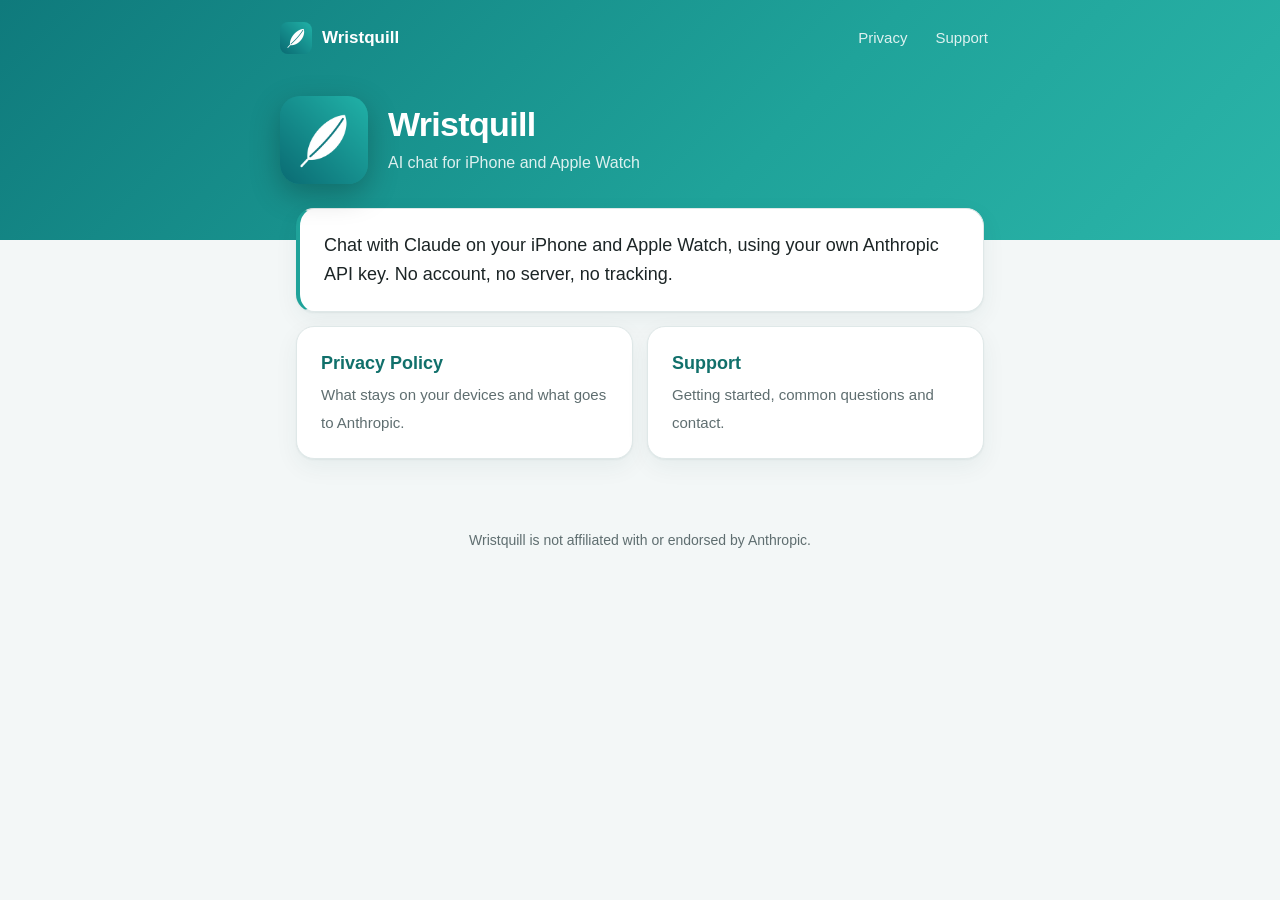
==== index.html @ 5ec28ea8 "Add privacy policy and support pages" ====
<!doctype html>
<html lang="en">
<head>
<meta charset="utf-8">
<meta name="viewport" content="width=device-width, initial-scale=1">
<meta name="color-scheme" content="light dark">
<title>Wristquill</title>
<link rel="icon" type="image/png" href="icon.png">
<link rel="apple-touch-icon" href="apple-touch-icon.png">
<link rel="stylesheet" href="style.css">
</head>
<body>
<header class="hero">
  <div class="bar">
    <a class="brand" href="index.html"><img src="icon.png" alt=""><span>Wristquill</span></a>
    <nav><a href="privacy.html">Privacy</a><a href="support.html">Support</a></nav>
  </div>
  <div class="hero-body">
    <img src="icon.png" alt="Wristquill app icon">
    <div><h1>Wristquill</h1><p>AI chat for iPhone and Apple Watch</p></div>
  </div>
</header>
<main>
<section class="card lead"><p>Chat with Claude on your iPhone and Apple Watch, using your own Anthropic API key. No account, no server, no tracking.</p></section>
<div class="links">
  <a class="card" href="privacy.html"><strong>Privacy Policy</strong><span class="muted">What stays on your devices and what goes to Anthropic.</span></a>
  <a class="card" href="support.html"><strong>Support</strong><span class="muted">Getting started, common questions and contact.</span></a>
</div>
</main>
<footer>Wristquill is not affiliated with or endorsed by Anthropic.</footer>
</body>
</html>
---- style.css ----
:root {
  --accent: #1fa39a;
  --accent-deep: #0f7a7c;
  --accent-ink: #11706b;
  --bg: #f3f7f7;
  --card: #ffffff;
  --fg: #1c2526;
  --muted: #5f6e70;
  --rule: #dfe8e8;
  --shadow: 0 1px 2px rgba(16, 60, 62, 0.06), 0 8px 24px rgba(16, 60, 62, 0.06);
}
@media (prefers-color-scheme: dark) {
  :root {
    --accent: #3cc7bc;
    --accent-deep: #0b4f51;
    --accent-ink: #5fd6cc;
    --bg: #0c1213;
    --card: #162021;
    --fg: #e9f1f1;
    --muted: #93a6a7;
    --rule: #243334;
    --shadow: none;
  }
}
* { box-sizing: border-box; }
html { -webkit-text-size-adjust: 100%; }
body {
  margin: 0;
  background: var(--bg);
  color: var(--fg);
  font: 17px/1.6 -apple-system, BlinkMacSystemFont, "SF Pro Text", "Helvetica Neue", Arial, sans-serif;
}
a { color: var(--accent-ink); text-underline-offset: 2px; }

.hero {
  background: linear-gradient(135deg, #0f7a7c 0%, #1fa39a 60%, #2bb5a9 100%);
  color: #ffffff;
  padding: 20px 16px 56px;
}
@media (prefers-color-scheme: dark) {
  .hero { background: linear-gradient(135deg, #083a3c 0%, #0f6f6c 60%, #178a83 100%); }
}
.bar, .hero-body, main { max-width: 720px; margin: 0 auto; }
.bar { display: flex; align-items: center; justify-content: space-between; gap: 12px; }
.brand { display: flex; align-items: center; gap: 10px; color: #fff; text-decoration: none; font-weight: 600; font-size: 17px; }
.brand img { width: 32px; height: 32px; border-radius: 8px; }
.bar nav { display: flex; gap: 4px; }
.bar nav a { color: rgba(255, 255, 255, 0.85); text-decoration: none; font-size: 15px; padding: 6px 12px; border-radius: 999px; }
.bar nav a:hover { background: rgba(255, 255, 255, 0.14); color: #fff; }
.bar nav a[aria-current="page"] { background: rgba(255, 255, 255, 0.2); color: #fff; }
.hero-body { padding-top: 40px; display: flex; align-items: center; gap: 20px; }
.hero-body img { width: 88px; height: 88px; border-radius: 20px; box-shadow: 0 10px 30px rgba(0, 0, 0, 0.25); flex: none; }
.hero h1 { margin: 0; font-size: 34px; line-height: 1.15; letter-spacing: -0.02em; }
.hero p { margin: 6px 0 0; color: rgba(255, 255, 255, 0.85); font-size: 16px; }

main { padding: 0 16px 48px; margin-top: -32px; }
.card {
  background: var(--card);
  border: 1px solid var(--rule);
  border-radius: 18px;
  box-shadow: var(--shadow);
  padding: 22px 24px;
  margin-bottom: 14px;
}
.card h2 { margin: 0 0 6px; font-size: 19px; letter-spacing: -0.01em; display: flex; align-items: center; gap: 10px; }
.card h2::before { content: ""; width: 8px; height: 8px; border-radius: 50%; background: var(--accent); flex: none; }
.card p { margin: 0 0 10px; }
.card p:last-child { margin-bottom: 0; }
.lead { border-left: 4px solid var(--accent); }
.lead p { font-size: 18px; }
.muted { color: var(--muted); font-size: 15px; }

.contact { display: flex; flex-wrap: wrap; align-items: center; justify-content: space-between; gap: 12px; }
.button {
  display: inline-block; background: var(--accent); color: #fff; text-decoration: none; font-weight: 600;
  padding: 10px 18px; border-radius: 999px;
}
@media (prefers-color-scheme: dark) { .button { color: #062a2b; } }
.button:hover { filter: brightness(1.06); }

.links { display: grid; grid-template-columns: 1fr 1fr; gap: 14px; }
.links a { display: block; text-decoration: none; color: var(--fg); }
.links a strong { color: var(--accent-ink); display: block; font-size: 18px; margin-bottom: 4px; }

footer { max-width: 720px; margin: 0 auto; padding: 8px 16px 40px; color: var(--muted); font-size: 14px; text-align: center; }

@media (max-width: 520px) {
  .hero-body { gap: 14px; padding-top: 28px; }
  .hero-body img { width: 64px; height: 64px; border-radius: 15px; }
  .hero h1 { font-size: 28px; }
  .card { padding: 18px; }
  .links { grid-template-columns: 1fr; }
  .brand span { display: none; }
}
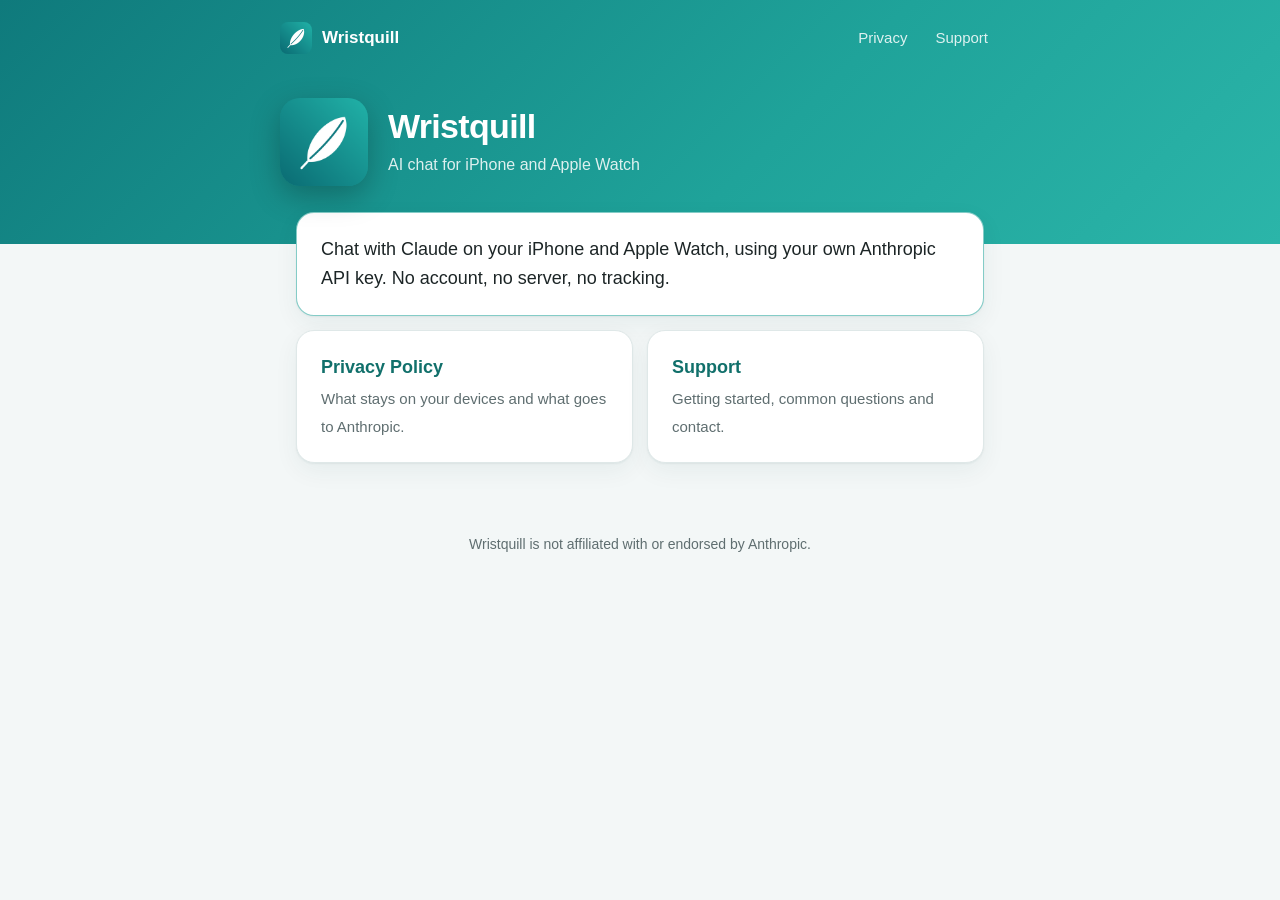
==== commit 37556a7b: "Polish layout: consistent header height, even spacing, outlined lead cards" ====
--- a/index.html
+++ b/index.html
@@ -7,7 +7,7 @@
 <title>Wristquill</title>
 <link rel="icon" type="image/png" href="icon.png">
 <link rel="apple-touch-icon" href="apple-touch-icon.png">
-<link rel="stylesheet" href="style.css">
+<link rel="stylesheet" href="style.css?v=2">
 </head>
 <body>
 <header class="hero">
--- a/style.css
+++ b/style.css
@@ -49,6 +49,8 @@
 .bar nav a:hover { background: rgba(255, 255, 255, 0.14); color: #fff; }
 .bar nav a[aria-current="page"] { background: rgba(255, 255, 255, 0.2); color: #fff; }
 .hero-body { padding-top: 40px; display: flex; align-items: center; gap: 20px; }
+/* Same header height on every page: room for the title plus two subtitle lines. */
+.hero-body > div { min-height: 92px; display: flex; flex-direction: column; justify-content: center; }
 .hero-body img { width: 88px; height: 88px; border-radius: 20px; box-shadow: 0 10px 30px rgba(0, 0, 0, 0.25); flex: none; }
 .hero h1 { margin: 0; font-size: 34px; line-height: 1.15; letter-spacing: -0.02em; }
 .hero p { margin: 6px 0 0; color: rgba(255, 255, 255, 0.85); font-size: 16px; }
@@ -66,19 +68,21 @@
 .card h2::before { content: ""; width: 8px; height: 8px; border-radius: 50%; background: var(--accent); flex: none; }
 .card p { margin: 0 0 10px; }
 .card p:last-child { margin-bottom: 0; }
-.lead { border-left: 4px solid var(--accent); }
+.lead { border-color: color-mix(in srgb, var(--accent) 55%, transparent); border-width: 1.5px; }
 .lead p { font-size: 18px; }
 .muted { color: var(--muted); font-size: 15px; }
 
-.contact { display: flex; flex-wrap: wrap; align-items: center; justify-content: space-between; gap: 12px; }
+.contact .actions { display: flex; flex-wrap: wrap; align-items: center; gap: 8px 16px; margin-top: 14px; }
+.contact .actions .muted a { color: var(--muted); }
 .button {
   display: inline-block; background: var(--accent); color: #fff; text-decoration: none; font-weight: 600;
-  padding: 10px 18px; border-radius: 999px;
+  padding: 0 22px; min-height: 44px; line-height: 44px; border-radius: 999px;
 }
 @media (prefers-color-scheme: dark) { .button { color: #062a2b; } }
 .button:hover { filter: brightness(1.06); }
 
-.links { display: grid; grid-template-columns: 1fr 1fr; gap: 14px; }
+.links { display: grid; grid-template-columns: 1fr 1fr; gap: 14px; margin-bottom: 14px; }
+.links .card { margin-bottom: 0; }
 .links a { display: block; text-decoration: none; color: var(--fg); }
 .links a strong { color: var(--accent-ink); display: block; font-size: 18px; margin-bottom: 4px; }
 
@@ -87,8 +91,10 @@
 @media (max-width: 520px) {
   .hero-body { gap: 14px; padding-top: 28px; }
   .hero-body img { width: 64px; height: 64px; border-radius: 15px; }
+  .hero-body > div { min-height: 90px; }
   .hero h1 { font-size: 28px; }
-  .card { padding: 18px; }
+  .card { padding: 18px 20px; }
+  .contact .actions .button, .contact .actions .muted { flex: 1 1 100%; text-align: center; }
   .links { grid-template-columns: 1fr; }
   .brand span { display: none; }
 }
